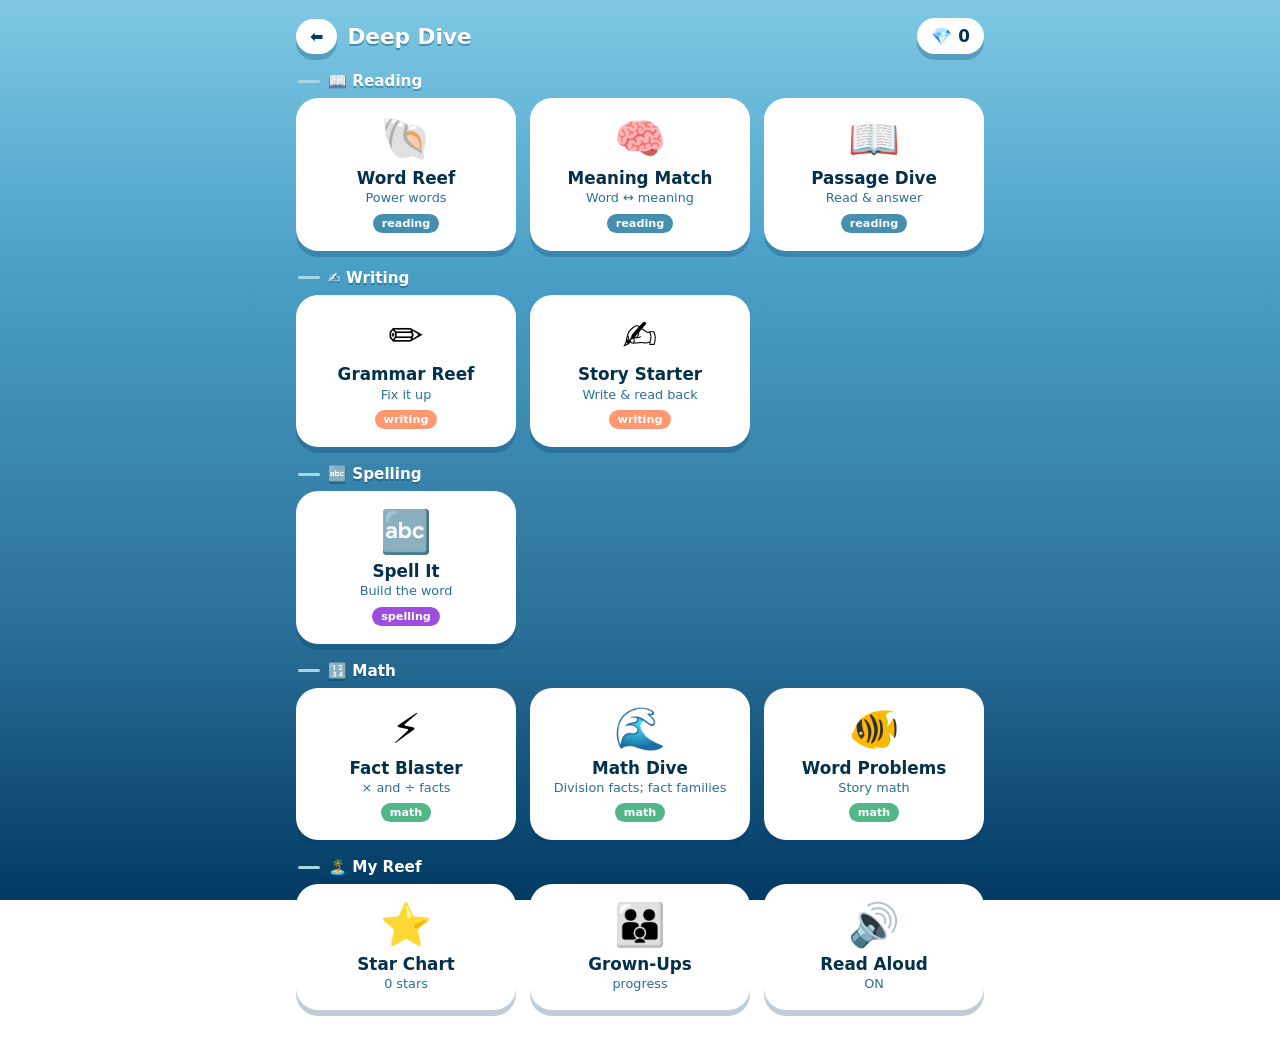
==== deepdive/index.html @ 877bec51 "Reef School: Tide Pool (G2) + Deep Dive (G4) learning PWAs Two offline under-the-sea apps covering r" ====
<!doctype html>
<html lang="en">
<head>
  <meta charset="utf-8" />
  <meta name="viewport" content="width=device-width, initial-scale=1, maximum-scale=1, user-scalable=no, viewport-fit=cover" />
  <title>Deep Dive</title>
  <meta name="theme-color" content="#013a63" />
  <meta name="apple-mobile-web-app-capable" content="yes" />
  <meta name="apple-mobile-web-app-status-bar-style" content="black-translucent" />
  <meta name="apple-mobile-web-app-title" content="Deep Dive" />
  <link rel="manifest" href="manifest.webmanifest" />
  <link rel="apple-touch-icon" href="icons/icon-180.png" />
  <link rel="icon" href="icons/icon-180.png" />
  <link rel="stylesheet" href="../shared/theme.css" />
</head>
<body>
  <script src="../shared/speak.js"></script>
  <script src="../shared/store.js"></script>
  <script src="../shared/engine.js"></script>
  <script src="../shared/games.js"></script>
  <script src="../shared/data/g4.js"></script>
  <script src="app.js"></script>
  <script>
    if ("serviceWorker" in navigator) {
      window.addEventListener("load", function () {
        navigator.serviceWorker.register("sw.js").catch(function () {});
      });
    }
  </script>
</body>
</html>
---- shared/theme.css ----
/* Reef School — shared under-the-sea theme */
:root {
  --deep: #013a63;
  --deep2: #01497c;
  --sea: #2a6f97;
  --sea2: #468faf;
  --shallow: #61a5c2;
  --foam: #a9d6e5;
  --sand: #fdf6e3;
  --coral: #ff6b6b;
  --coral2: #ff9770;
  --sun: #ffd166;
  --sun2: #ffb703;
  --kelp: #52b788;
  --kelp2: #2d6a4f;
  --grape: #9d4edd;
  --ink: #03304a;
  --white: #ffffff;
  --shadow: 0 6px 0 rgba(1, 58, 99, 0.25);
  --radius: 22px;
  --font: "Baloo 2", "Comic Sans MS", "Segoe UI Rounded", system-ui, -apple-system, sans-serif;
}

* { box-sizing: border-box; -webkit-tap-highlight-color: transparent; }

html, body {
  margin: 0;
  padding: 0;
  min-height: 100%;
  font-family: var(--font);
  color: var(--ink);
  background: linear-gradient(180deg, #7ec8e3 0%, #4a9fc7 30%, #2a6f97 70%, #013a63 100%);
  background-attachment: fixed;
  overscroll-behavior: none;
  -webkit-user-select: none;
  user-select: none;
}

/* Floating bubbles background */
.bubbles { position: fixed; inset: 0; overflow: hidden; pointer-events: none; z-index: 0; }
.bubbles i {
  position: absolute; bottom: -60px;
  width: var(--s, 24px); height: var(--s, 24px);
  background: radial-gradient(circle at 30% 30%, rgba(255,255,255,.9), rgba(255,255,255,.15));
  border-radius: 50%;
  animation: rise var(--d, 12s) linear infinite;
  animation-delay: var(--delay, 0s);
  left: var(--x, 50%);
  opacity: .5;
}
@keyframes rise {
  0%   { transform: translateY(0) translateX(0); opacity: 0; }
  10%  { opacity: .6; }
  90%  { opacity: .5; }
  100% { transform: translateY(-108vh) translateX(20px); opacity: 0; }
}

.wrap {
  position: relative;
  z-index: 1;
  max-width: 720px;
  margin: 0 auto;
  padding: 18px 16px 48px;
  min-height: 100vh;
}

/* Top bar */
.topbar {
  display: flex; align-items: center; gap: 10px;
  margin-bottom: 14px;
}
.topbar h1 { font-size: 1.35rem; margin: 0; color: var(--white); text-shadow: 0 2px 0 rgba(1,58,99,.4); flex: 1; }
.score-chip {
  display: inline-flex; align-items: center; gap: 6px;
  background: var(--white); color: var(--ink);
  border-radius: 999px; padding: 8px 14px;
  font-weight: 800; font-size: 1.05rem;
  box-shadow: var(--shadow);
}
.btn-back {
  border: none; cursor: pointer;
  background: var(--white); color: var(--deep);
  border-radius: 999px; padding: 8px 14px;
  font-family: var(--font); font-weight: 800; font-size: 1rem;
  box-shadow: var(--shadow);
}
.btn-back:active { transform: translateY(2px); }

/* Buttons */
.btn {
  border: none; cursor: pointer;
  font-family: var(--font); font-weight: 800;
  color: var(--white);
  background: var(--coral);
  border-radius: var(--radius);
  padding: 16px 22px; font-size: 1.15rem;
  box-shadow: 0 6px 0 rgba(0,0,0,.18);
  transition: transform .05s;
}
.btn:active { transform: translateY(4px); box-shadow: 0 2px 0 rgba(0,0,0,.18); }
.btn.kelp { background: var(--kelp); }
.btn.sea { background: var(--sea2); }
.btn.grape { background: var(--grape); }
.btn.sun { background: var(--sun2); color: var(--ink); }
.btn.ghost { background: rgba(255,255,255,.9); color: var(--deep); }
.btn.big { display: block; width: 100%; font-size: 1.3rem; padding: 20px; margin: 10px 0; }
.btn[disabled] { opacity: .5; pointer-events: none; }

/* Hub tiles */
.tiles { display: grid; grid-template-columns: repeat(2, 1fr); gap: 14px; }
.tile {
  cursor: pointer; border: none;
  background: var(--white);
  border-radius: var(--radius);
  padding: 18px 14px; text-align: center;
  box-shadow: var(--shadow);
  font-family: var(--font);
  transition: transform .06s;
}
.tile:active { transform: scale(.97); }
.tile .emoji { font-size: 2.6rem; display: block; line-height: 1.1; }
.tile .name { display: block; font-weight: 800; font-size: 1.05rem; color: var(--ink); margin-top: 6px; line-height: 1.2; }
.tile .sub { display: block; font-size: .8rem; color: var(--sea); margin-top: 3px; line-height: 1.15; }
.tile .tag {
  display: inline-block; margin-top: 8px; font-size: .7rem; font-weight: 800;
  padding: 3px 9px; border-radius: 999px; color: var(--white);
}
.tag.reading { background: var(--sea2); }
.tag.writing { background: var(--coral2); }
.tag.spelling { background: var(--grape); }
.tag.math { background: var(--kelp); }

.section-label {
  color: var(--white); font-weight: 800; font-size: .95rem;
  margin: 18px 2px 8px; text-shadow: 0 2px 0 rgba(1,58,99,.35);
  display: flex; align-items: center; gap: 8px;
}
.section-label::before { content: ""; flex: 0 0 22px; height: 3px; background: var(--foam); border-radius: 3px; }

/* Card surface for games */
.card {
  background: var(--white);
  border-radius: var(--radius);
  padding: 20px 18px;
  box-shadow: var(--shadow);
  margin-bottom: 14px;
}
.card h2 { margin: 0 0 6px; color: var(--deep); font-size: 1.3rem; }
.card p.lead { margin: 0 0 14px; color: var(--sea); font-weight: 700; }

.prompt-big { font-size: 2rem; font-weight: 800; text-align: center; color: var(--deep); margin: 10px 0 18px; line-height: 1.2; }
.prompt-med { font-size: 1.4rem; font-weight: 800; text-align: center; color: var(--deep); margin: 6px 0 14px; }

/* Flashcard */
.flip { perspective: 1000px; margin: 6px 0 16px; }
.flip-inner {
  position: relative; width: 100%; min-height: 200px;
  transition: transform .5s; transform-style: preserve-3d; cursor: pointer;
}
.flip.open .flip-inner { transform: rotateY(180deg); }
.flip-face {
  position: absolute; inset: 0; backface-visibility: hidden;
  display: flex; flex-direction: column; align-items: center; justify-content: center;
  border-radius: var(--radius); padding: 18px; text-align: center;
}
.flip-front { background: linear-gradient(160deg, var(--foam), var(--shallow)); }
.flip-back { background: linear-gradient(160deg, var(--sun), var(--sun2)); transform: rotateY(180deg); }
.flip-face .word { font-size: 2.6rem; font-weight: 800; color: var(--deep); }
.flip-face .meta { font-size: 1rem; color: var(--deep2); margin-top: 8px; }

/* Choice buttons */
.choices { display: grid; gap: 12px; margin: 8px 0; }
.choice {
  border: 3px solid var(--foam); cursor: pointer;
  background: var(--white); color: var(--ink);
  border-radius: 16px; padding: 15px 16px;
  font-family: var(--font); font-weight: 800; font-size: 1.15rem;
  text-align: left; transition: transform .05s;
}
.choice:active { transform: scale(.98); }
.choice.correct { background: var(--kelp); color: var(--white); border-color: var(--kelp2); }
.choice.wrong { background: var(--coral); color: var(--white); border-color: #d64545; }
.choice[disabled] { pointer-events: none; opacity: .85; }

/* Input */
.answer-input {
  width: 100%; font-family: var(--font); font-weight: 800;
  font-size: 1.5rem; text-align: center;
  padding: 14px; border: 3px solid var(--shallow); border-radius: 16px;
  color: var(--deep); background: var(--sand);
}
.answer-input:focus { outline: none; border-color: var(--sun2); }
textarea.answer-input { text-align: left; font-size: 1.1rem; min-height: 130px; resize: vertical; }

/* Word bank / tiles */
.bank { display: flex; flex-wrap: wrap; gap: 10px; justify-content: center; margin: 12px 0; }
.chip {
  cursor: pointer; border: none;
  background: var(--sea2); color: var(--white);
  border-radius: 999px; padding: 10px 16px;
  font-family: var(--font); font-weight: 800; font-size: 1.1rem;
  box-shadow: 0 4px 0 rgba(0,0,0,.15); transition: transform .05s;
}
.chip:active { transform: translateY(3px); box-shadow: 0 1px 0 rgba(0,0,0,.15); }
.chip.used { opacity: .35; pointer-events: none; }
.chip.pick { background: var(--grape); }

/* Progress dots */
.progress { display: flex; gap: 6px; justify-content: center; margin-bottom: 14px; }
.progress i { width: 12px; height: 12px; border-radius: 50%; background: rgba(255,255,255,.4); }
.progress i.done { background: var(--sun); }
.progress i.now { background: var(--white); transform: scale(1.25); }

/* Story text */
.story { background: var(--sand); border-radius: 16px; padding: 16px 18px; margin: 10px 0 16px; }
.story .title { font-weight: 800; font-size: 1.3rem; color: var(--deep); margin-bottom: 8px; text-align: center; }
.story p { margin: 6px 0; font-size: 1.15rem; line-height: 1.55; color: var(--ink); }
.story .genre { text-align: center; font-size: .85rem; color: var(--sea); font-weight: 700; }

/* Word search grid */
.grid { display: grid; gap: 3px; justify-content: center; margin: 10px auto; touch-action: none; width: max-content; max-width: 100%; }
.grid .cell {
  width: clamp(22px, 7.6vw, 34px); height: clamp(22px, 7.6vw, 34px);
  display: flex; align-items: center; justify-content: center;
  background: var(--sand); border-radius: 7px;
  font-weight: 800; font-size: clamp(.8rem, 3.4vw, 1.05rem); color: var(--deep);
  cursor: pointer; user-select: none;
}
.grid .cell.sel { background: var(--sun); }
.grid .cell.found { background: var(--kelp); color: var(--white); }
.word-list { display: flex; flex-wrap: wrap; gap: 8px; justify-content: center; margin-top: 6px; }
.word-list span { font-weight: 800; padding: 5px 11px; border-radius: 999px; background: var(--foam); color: var(--deep); }
.word-list span.struck { background: var(--kelp); color: var(--white); text-decoration: line-through; }

/* Feedback banner */
.feedback { text-align: center; font-weight: 800; font-size: 1.2rem; min-height: 1.4em; margin: 10px 0; }
.feedback.good { color: var(--kelp2); }
.feedback.bad { color: var(--coral); }

/* Toast + points fly */
.toast {
  position: fixed; left: 50%; bottom: 30px; transform: translateX(-50%) translateY(30px);
  background: var(--ink); color: var(--white); font-weight: 800;
  padding: 12px 20px; border-radius: 999px; z-index: 50;
  opacity: 0; transition: opacity .3s, transform .3s; box-shadow: 0 8px 20px rgba(0,0,0,.3);
}
.toast.show { opacity: 1; transform: translateX(-50%) translateY(0); }

.pointfly {
  position: fixed; z-index: 60; font-weight: 900; font-size: 1.6rem; color: var(--sun2);
  pointer-events: none; text-shadow: 0 2px 4px rgba(0,0,0,.3);
  animation: fly 1s ease-out forwards;
}
@keyframes fly { 0%{opacity:1; transform:translateY(0) scale(1);} 100%{opacity:0; transform:translateY(-70px) scale(1.5);} }

/* Confetti */
.confetti { position: fixed; inset: 0; pointer-events: none; z-index: 55; overflow: hidden; }
.confetti i { position: absolute; top: -20px; width: 12px; height: 12px; border-radius: 3px; animation: fall 1.6s linear forwards; }
@keyframes fall { to { transform: translateY(105vh) rotate(540deg); opacity: .9; } }

/* Reward / creature */
.reward { text-align: center; padding: 20px 0; }
.reward .big-emoji { font-size: 5rem; animation: pop .5s ease; display: block; }
@keyframes pop { 0%{transform:scale(0);} 70%{transform:scale(1.25);} 100%{transform:scale(1);} }
.reward h2 { color: var(--deep); }

/* Star chart / creature shelf */
.stars-row { font-size: 1.6rem; text-align: center; letter-spacing: 3px; margin: 6px 0; }
.shelf { display: grid; grid-template-columns: repeat(5, 1fr); gap: 10px; margin-top: 8px; }
.shelf .slot {
  aspect-ratio: 1; display: flex; align-items: center; justify-content: center;
  font-size: 2rem; background: var(--sand); border-radius: 14px;
}
.shelf .slot.locked { opacity: .3; filter: grayscale(1); font-size: 1.6rem; }

.center { text-align: center; }
.muted { color: var(--sea); font-weight: 700; }
.hidden { display: none !important; }
.spacer { height: 10px; }
.row { display: flex; gap: 10px; }
.row > * { flex: 1; }

/* Grown-ups summary */
.grown { font-size: .95rem; }
.grown table { width: 100%; border-collapse: collapse; }
.grown td { padding: 7px 4px; border-bottom: 1px solid var(--foam); }
.grown td:last-child { text-align: right; font-weight: 800; color: var(--deep); }

@media (min-width: 520px) { .tiles { grid-template-columns: repeat(3, 1fr); } }
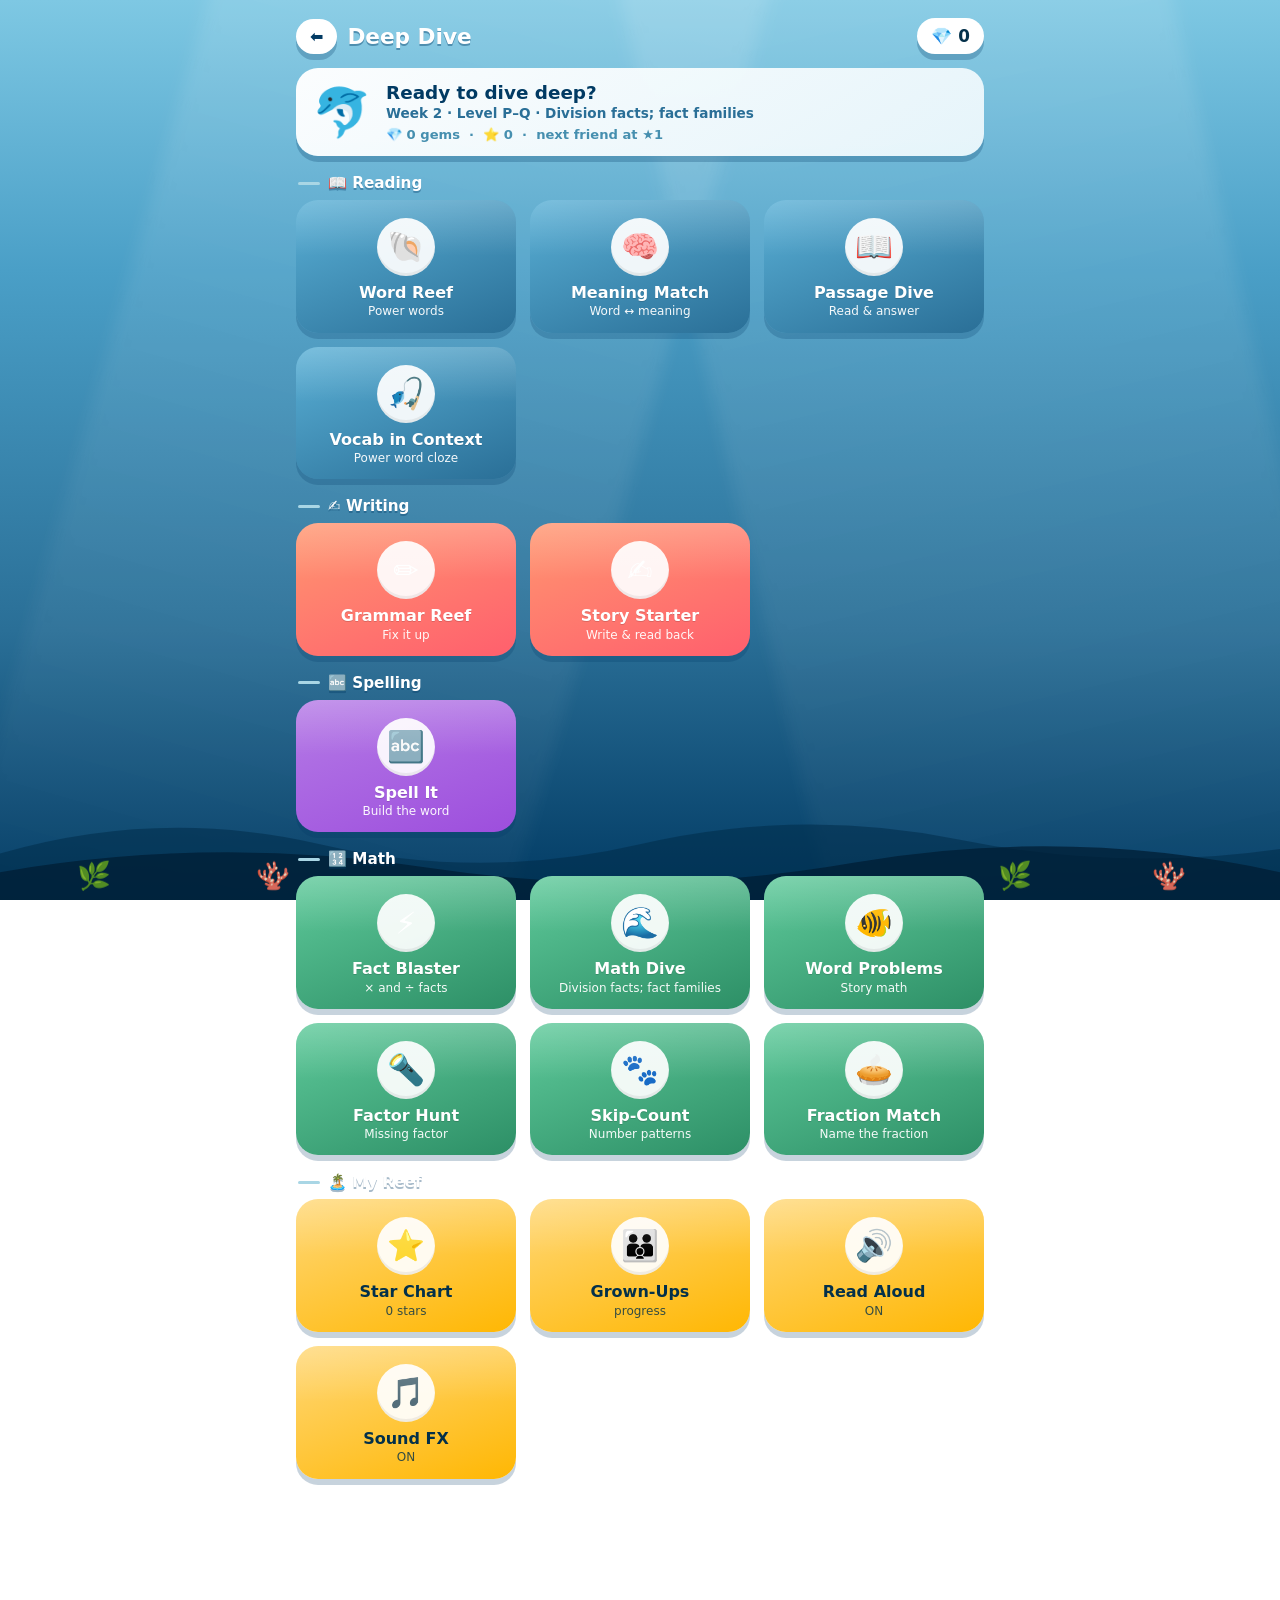
==== commit d604be7f: "Full curriculum coverage + professional polish Games: add Fill-the-Gap / Vocab-in-Context (both), Ra" ====
--- a/deepdive/index.html
+++ b/deepdive/index.html
@@ -15,6 +15,7 @@
 </head>
 <body>
   <script src="../shared/speak.js"></script>
+  <script src="../shared/sound.js"></script>
   <script src="../shared/store.js"></script>
   <script src="../shared/engine.js"></script>
   <script src="../shared/games.js"></script>
--- a/shared/theme.css
+++ b/shared/theme.css
@@ -60,9 +60,25 @@
   z-index: 1;
   max-width: 720px;
   margin: 0 auto;
-  padding: 18px 16px 48px;
+  padding: 18px 16px 130px;
   min-height: 100vh;
 }
+
+/* Light rays + sea floor (decorative, behind content) */
+.rays { position: fixed; inset: 0; z-index: 0; pointer-events: none; overflow: hidden; }
+.rays::before, .rays::after {
+  content: ""; position: absolute; top: -20%; width: 42%; height: 150%;
+  background: linear-gradient(rgba(255,255,255,.13), rgba(255,255,255,0));
+  filter: blur(8px);
+}
+.rays::before { left: 6%; transform: rotate(16deg); }
+.rays::after { left: 58%; transform: rotate(-13deg); }
+.seafloor { position: fixed; left: 0; right: 0; bottom: 0; height: 130px; z-index: 0; pointer-events: none; }
+.seafloor svg { position: absolute; bottom: 0; left: 0; width: 100%; height: 100%; }
+.seafloor .weed { position: absolute; bottom: 8px; font-size: 1.7rem; opacity: .9; }
+
+.score-chip.bump { animation: chipbump .32s ease; }
+@keyframes chipbump { 0% { transform: scale(1); } 40% { transform: scale(1.18); } 100% { transform: scale(1); } }
 
 /* Top bar */
 .topbar {
@@ -106,29 +122,48 @@
 .btn.big { display: block; width: 100%; font-size: 1.3rem; padding: 20px; margin: 10px 0; }
 .btn[disabled] { opacity: .5; pointer-events: none; }
 
+/* Hub hero */
+.hero {
+  display: flex; align-items: center; gap: 14px;
+  background: linear-gradient(150deg, rgba(255,255,255,.97), rgba(233,246,251,.97));
+  border-radius: var(--radius); padding: 14px 16px;
+  box-shadow: var(--shadow); margin-bottom: 6px;
+}
+.hero-mascot { font-size: 3rem; flex: 0 0 auto; animation: bob 3s ease-in-out infinite; }
+@keyframes bob { 0%,100% { transform: translateY(0); } 50% { transform: translateY(-6px); } }
+.hero-info { min-width: 0; }
+.hero-hi { font-weight: 800; font-size: 1.15rem; color: var(--deep); }
+.hero-focus { font-size: .85rem; color: var(--sea); font-weight: 700; margin-top: 2px; }
+.hero-stats { font-size: .82rem; color: var(--sea2); font-weight: 800; margin-top: 6px; }
+
 /* Hub tiles */
 .tiles { display: grid; grid-template-columns: repeat(2, 1fr); gap: 14px; }
 .tile {
+  position: relative; overflow: hidden;
   cursor: pointer; border: none;
-  background: var(--white);
   border-radius: var(--radius);
-  padding: 18px 14px; text-align: center;
-  box-shadow: var(--shadow);
+  padding: 16px 12px 14px; text-align: center; color: #fff;
+  box-shadow: 0 6px 0 rgba(1,58,99,.22);
   font-family: var(--font);
-  transition: transform .06s;
-}
-.tile:active { transform: scale(.97); }
-.tile .emoji { font-size: 2.6rem; display: block; line-height: 1.1; }
-.tile .name { display: block; font-weight: 800; font-size: 1.05rem; color: var(--ink); margin-top: 6px; line-height: 1.2; }
-.tile .sub { display: block; font-size: .8rem; color: var(--sea); margin-top: 3px; line-height: 1.15; }
-.tile .tag {
-  display: inline-block; margin-top: 8px; font-size: .7rem; font-weight: 800;
-  padding: 3px 9px; border-radius: 999px; color: var(--white);
-}
-.tag.reading { background: var(--sea2); }
-.tag.writing { background: var(--coral2); }
-.tag.spelling { background: var(--grape); }
-.tag.math { background: var(--kelp); }
+  transition: transform .06s, box-shadow .06s;
+}
+.tile::after { content: ""; position: absolute; inset: 0 0 auto 0; height: 42%; background: linear-gradient(rgba(255,255,255,.20), transparent); pointer-events: none; }
+.tile:active { transform: translateY(3px); box-shadow: 0 3px 0 rgba(1,58,99,.22); }
+.tile .badge {
+  display: flex; align-items: center; justify-content: center;
+  width: 58px; height: 58px; margin: 2px auto 8px;
+  border-radius: 50%; background: rgba(255,255,255,.92);
+  font-size: 1.9rem; box-shadow: inset 0 -3px 0 rgba(0,0,0,.06);
+}
+.tile .name { display: block; font-weight: 800; font-size: 1rem; line-height: 1.15; text-shadow: 0 1px 0 rgba(0,0,0,.14); }
+.tile .sub { display: block; font-size: .75rem; margin-top: 3px; opacity: .95; line-height: 1.1; }
+.tile-reading  { background: linear-gradient(160deg, #5ab0d6, #2a6f97); }
+.tile-writing  { background: linear-gradient(160deg, #ff9770, #ff5f6d); }
+.tile-spelling { background: linear-gradient(160deg, #b57be6, #9d4edd); }
+.tile-math     { background: linear-gradient(160deg, #5fca9b, #2d8f66); }
+.tile-reef     { background: linear-gradient(160deg, #ffd879, #ffb703); color: var(--ink); }
+.tile-reef .name { text-shadow: none; }
+.tile-reef .sub { opacity: .8; }
 
 .section-label {
   color: var(--white); font-weight: 800; font-size: .95rem;
